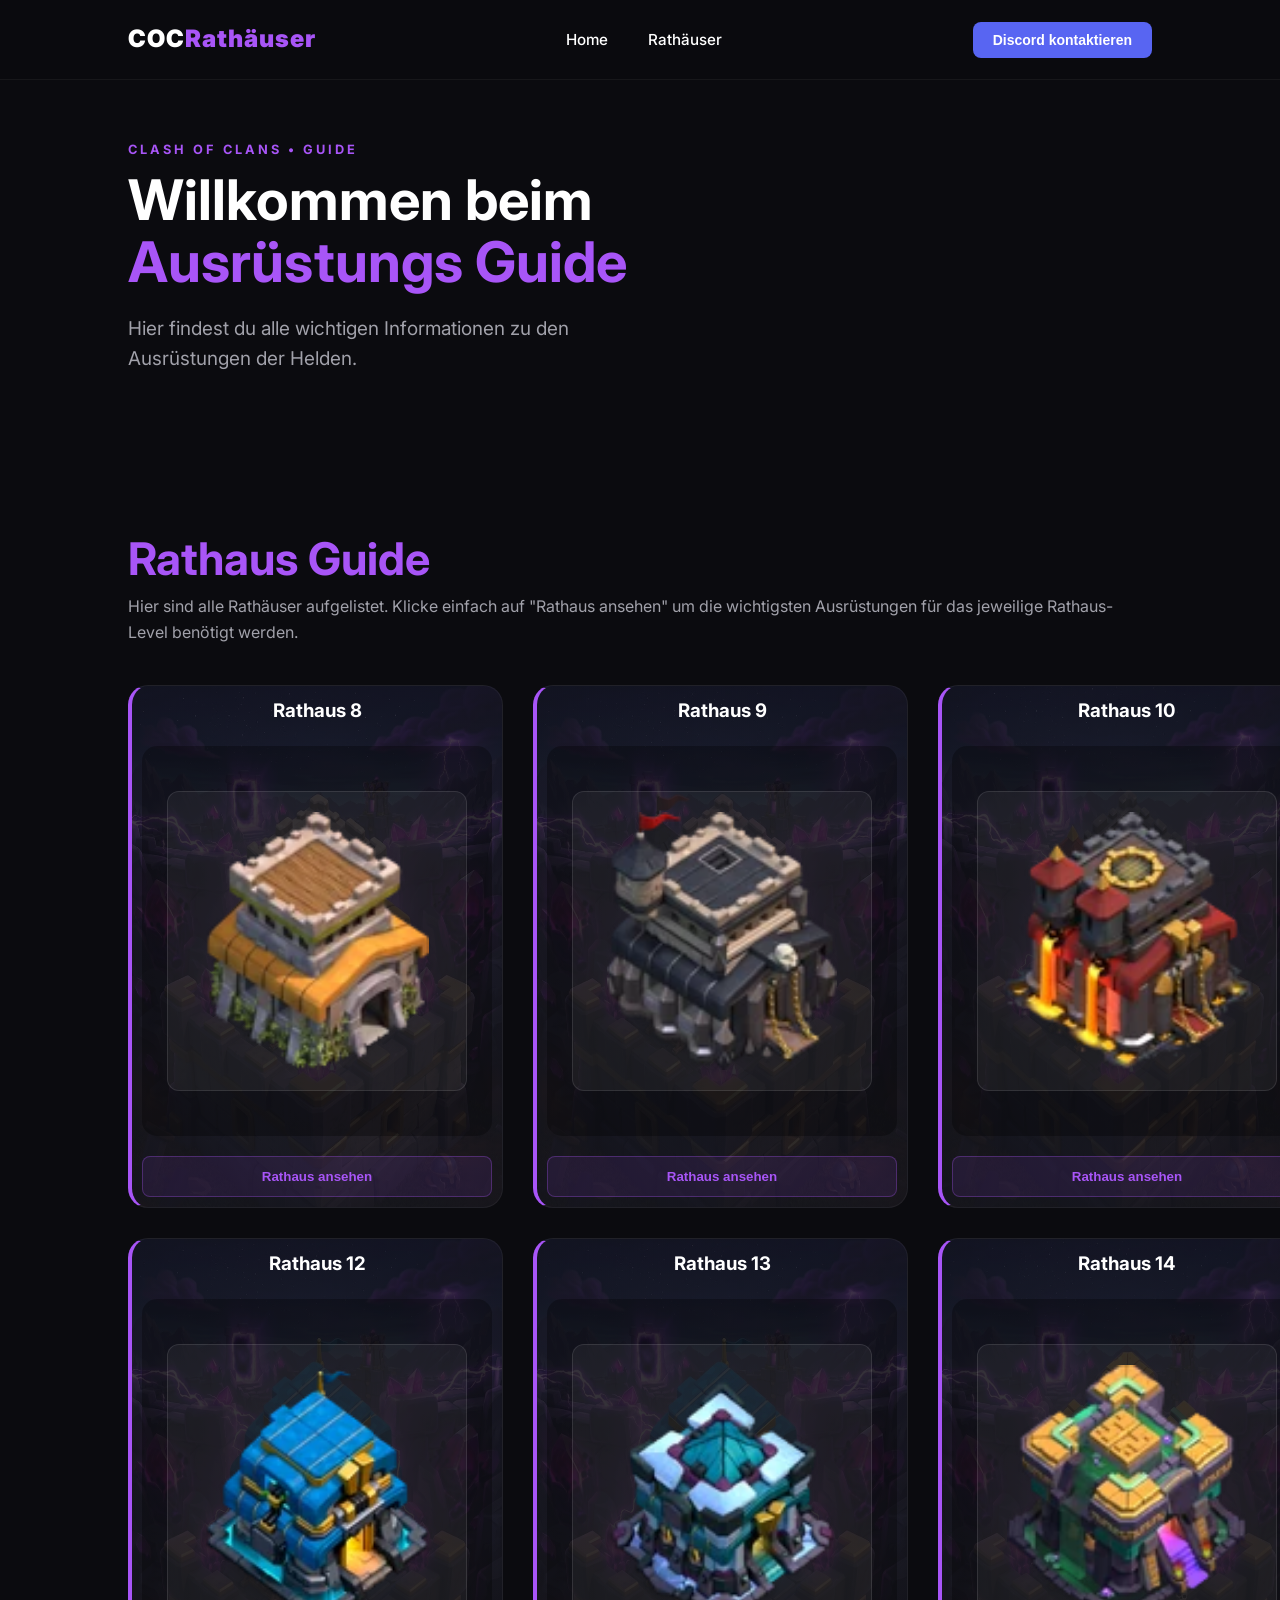
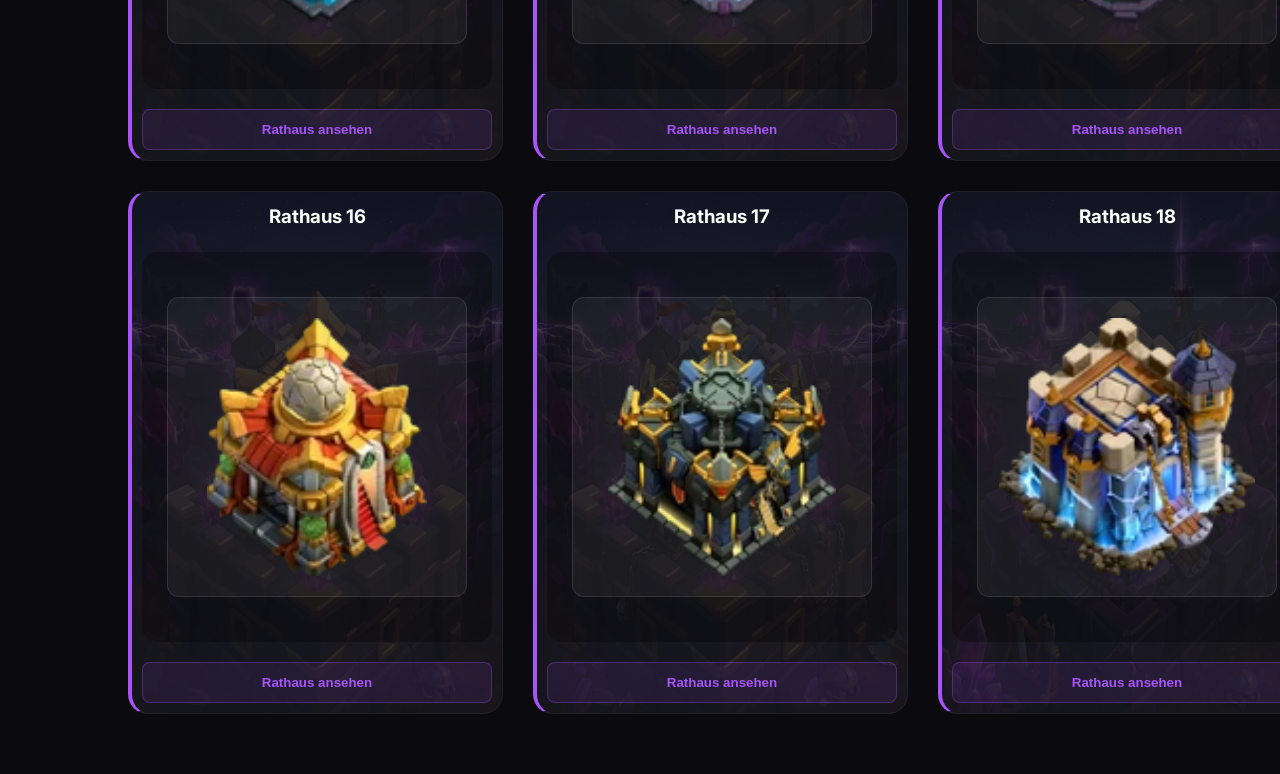
==== pages/Rathauser/index.html @ ca8830d5 "Initial commit" ====
<!DOCTYPE html>
<html lang="de">
<head>
    <meta charset="UTF-8">
    <meta name="viewport" content="width=device-width, initial-scale=1.0">
    <title>CoC Ausrüstungen | Rathäuser</title>
    <link rel="stylesheet" href="../../style.css">
    <link href="https://fonts.googleapis.com/css2?family=Inter:wght@400;700;900&display=swap" rel="stylesheet">
</head>
<body>

    <header>
        <nav>
            <a href="../../index.html" class="logo-link">
                <div class="logo">COC<span>Rathäuser</span></div>
            </a>
            <ul>
                <li><a href="../../index.html">Home</a></li>
                <li><a href="index.html">Rathäuser</a></li>
            </ul>
            <a href="https://discord.com/users/1279880896979406930" target="_blank">
                <button class="btn-discord">Discord kontaktieren</button>
            </a>
        </nav>
    </header>

    <main>
        <section class="hero">
            <div class="hero-content">
                <p class="subtitle">CLASH OF CLANS • GUIDE</p>
                <h1>Willkommen beim <br><span class="highlight">Ausrüstungs Guide</span></h1>
                <p class="description">Hier findest du alle wichtigen Informationen zu den Ausrüstungen der Helden.</p>
            </div>
        </section>

        <section class="clan-section">
            <h1>Rathaus Guide</h1>
            <p>Hier sind alle Rathäuser aufgelistet. Klicke einfach auf "Rathaus ansehen" um die wichtigsten Ausrüstungen für das jeweilige Rathaus-Level benötigt werden.</p>
            <div class="rathaus-grid" id="rathausGrid">
                
                <!-- Karte 1 RH-8 -->
                <div class="rathaus-card cardrh-8">
                    <h3>Rathaus 8</h3>
                    <!-- <p class="rathaus-tag">Verfügbare Ausrüstungen</p> -->
                    <div class="rathaus-stats">
                        <div class="rathaus-icons">
                            <div class="tooltiprathaus-container">
                                <img src="../../images/Rathausbilder/RH8.png" alt="RH8">
                                <span class="tooltiprathaus-text">Rathaus 8</span>
                            </div>                           
                        </div>
                    </div>
                    <button class="btn-view">Rathaus ansehen</button>
                </div>
                
                <!-- Karte 2 RH-9 -->
                <div class="rathaus-card cardrh-9">
                    <h3>Rathaus 9</h3>
                    <!-- <p class="rathaus-tag">Verfügbare Ausrüstungen</p> -->
                    <div class="rathaus-stats">
                        <div class="rathaus-icons">
                            <div class="tooltiprathaus-container">
                                <img src="../../images/Rathausbilder/RH9.png" alt="RH9">
                                <span class="tooltiprathaus-text">Rathaus 9</span>
                            </div>                           
                        </div>
                    </div>
                    <button class="btn-view">Rathaus ansehen</button>
                </div>

                <!-- Karte 3 RH-10 -->
                <div class="rathaus-card cardrh-10">
                    <h3>Rathaus 10</h3>
                    <!-- <p class="rathaus-tag">Verfügbare Ausrüstungen</p> -->
                    <div class="rathaus-stats">
                        <div class="rathaus-icons">
                            <div class="tooltiprathaus-container">
                                <img src="../../images/Rathausbilder/RH10.png" alt="RH10">
                                <span class="tooltiprathaus-text">Rathaus 10</span>
                            </div>                           
                        </div>
                    </div>
                    <button class="btn-view">Rathaus ansehen</button>
                </div>

                <!-- Karte 4 RH-11 -->
                <div class="rathaus-card cardrh-11">
                    <h3>Rathaus 11</h3>
                    <!-- <p class="rathaus-tag">Verfügbare Ausrüstungen</p> -->
                    <div class="rathaus-stats">
                        <div class="rathaus-icons">
                            <div class="tooltiprathaus-container">
                                <img src="../../images/Rathausbilder/RH11.png" alt="RH11">
                                <span class="tooltiprathaus-text">Rathaus 11</span>
                            </div>                           
                        </div>
                    </div>
                    <button class="btn-view">Rathaus ansehen</button>
                </div>

                <!-- Karte 5 RH-12 -->
                <div class="rathaus-card cardrh-12">
                    <h3>Rathaus 12</h3>
                    <!-- <p class="rathaus-tag">Verfügbare Ausrüstungen</p> -->
                    <div class="rathaus-stats">
                        <div class="rathaus-icons">
                            <div class="tooltiprathaus-container">
                                <img src="../../images/Rathausbilder/RH12.png" alt="RH12">
                                <span class="tooltiprathaus-text">Rathaus 12</span>
                            </div>                           
                        </div>
                    </div>
                    <button class="btn-view">Rathaus ansehen</button>
                </div>

                <!-- Karte 6 RH-13 -->
                <div class="rathaus-card cardrh-12">
                    <h3>Rathaus 13</h3>
                    <!-- <p class="rathaus-tag">Verfügbare Ausrüstungen</p> -->
                    <div class="rathaus-stats">
                        <div class="rathaus-icons">
                            <div class="tooltiprathaus-container">
                                <img src="../../images/Rathausbilder/RH13.png" alt="RH13">
                                <span class="tooltiprathaus-text">Rathaus 13</span>
                            </div>                           
                        </div>
                    </div>
                    <button class="btn-view">Rathaus ansehen</button>
                </div>

                <!-- Karte 7 RH-14 -->
                <div class="rathaus-card cardrh-14">
                    <h3>Rathaus 14</h3>
                    <!-- <p class="rathaus-tag">Verfügbare Ausrüstungen</p> -->
                    <div class="rathaus-stats">
                        <div class="rathaus-icons">
                            <div class="tooltiprathaus-container">
                                <img src="../../images/Rathausbilder/RH14.png" alt="RH14">
                                <span class="tooltiprathaus-text">Rathaus 14</span>
                            </div>                           
                        </div>
                    </div>
                    <button class="btn-view">Rathaus ansehen</button>
                </div>

                <!-- Karte 8 RH-15 -->
                <div class="rathaus-card cardrh-15">
                    <h3>Rathaus 15</h3>
                    <!-- <p class="rathaus-tag">Verfügbare Ausrüstungen</p> -->
                    <div class="rathaus-stats">
                        <div class="rathaus-icons">
                            <div class="tooltiprathaus-container">
                                <img src="../../images/Rathausbilder/RH15.png" alt="RH15">
                                <span class="tooltiprathaus-text">Rathaus 15</span>
                            </div>                           
                        </div>
                    </div>
                    <button class="btn-view">Rathaus ansehen</button>
                </div>

                <!-- Karte 9 RH-16 -->
                <div class="rathaus-card cardrh-16">
                    <h3>Rathaus 16</h3>
                    <!-- <p class="rathaus-tag">Verfügbare Ausrüstungen</p> -->
                    <div class="rathaus-stats">
                        <div class="rathaus-icons">
                            <div class="tooltiprathaus-container">
                                <img src="../../images/Rathausbilder/RH16.png" alt="RH16">
                                <span class="tooltiprathaus-text">Rathaus 16</span>
                            </div>                           
                        </div>
                    </div>
                    <button class="btn-view">Rathaus ansehen</button>
                </div>

                <!-- Karte 10 RH-17 -->
                <div class="rathaus-card cardrh-17">
                    <h3>Rathaus 17</h3>
                    <!-- <p class="rathaus-tag">Verfügbare Ausrüstungen</p> -->
                    <div class="rathaus-stats">
                        <div class="rathaus-icons">
                            <div class="tooltiprathaus-container">
                                <img src="../../images/Rathausbilder/RH17.png" alt="RH17">
                                <span class="tooltiprathaus-text">Rathaus 17</span>
                            </div>                           
                        </div>
                    </div>
                    <button class="btn-view">Rathaus ansehen</button>
                </div>

                <!-- Karte 11 RH-18 -->
                <div class="rathaus-card cardrh-18">
                    <h3>Rathaus 18</h3>
                    <!-- <p class="rathaus-tag">Verfügbare Ausrüstungen</p> -->
                    <div class="rathaus-stats">
                        <div class="rathaus-icons">
                            <div class="tooltiprathaus-container">
                                <img src="../../images/Rathausbilder/RH18.png" alt="RH18">
                                <span class="tooltiprathaus-text">Rathaus 18</span>
                            </div>                           
                        </div>
                    </div>
                    <button class="btn-view">Rathaus ansehen</button>
                </div>

            </div>
        </section>
    </main>

    <script src="../../script.js"></script>
</body>
</html>
---- style.css ----
:root {
    --bg-color: #0b0b0f;
    --card-bg: #16161d;
    --primary-color: #a855f7;
    --text-color: #ffffff;
    --text-dim: #a1a1aa;
    --discord-color: #5865F2;
    --nav-height: 80px; 
}

* {
    margin: 0;
    padding: 0;
    box-sizing: border-box;
}

body {
    font-family: 'Inter', sans-serif;
    background-color: var(--bg-color);
    color: var(--text-color);
    line-height: 1.6;
    overflow-x: hidden;
    padding-top: var(--nav-height); 
}

/* Navigation */
nav {
    display: flex;
    justify-content: space-between;
    align-items: center;
    padding: 0 10%;
    height: var(--nav-height);
    background: rgba(11, 11, 15, 0.85);
    backdrop-filter: blur(15px);
    position: fixed;
    top: 0;
    left: 0;
    width: 100%;
    z-index: 1000;
    border-bottom: 1px solid rgba(255, 255, 255, 0.05);
}

.logo { font-weight: 900; font-size: 1.5rem; letter-spacing: 1px; }
.logo span { color: var(--primary-color); }
nav ul { display: flex; list-style: none; }
nav ul li { margin: 0 20px; }
nav ul li a { color: var(--text-color); text-decoration: none; font-size: 0.95rem; font-weight: 500; transition: color 0.3s; }
nav ul li a:hover { color: var(--primary-color); }

.logo-link {
    text-decoration: none; /* Entfernt den Unterstrich */
    color: inherit;        /* Übernimmt die weiße Farbe vom Logo-Div */
    display: inline-block; /* Sorgt dafür, dass der Link stabil sitzt */
}

/* Discord Button - Korrigiert für "Grünes Viereck" Design */
.btn-discord { 
    background-color: var(--discord-color); 
    color: white; 
    padding: 10px 20px; /* Padding für die richtige Form */
    border-radius: 8px; /* Abgerundete Ecken wie im Bild */
    border: none;
    font-weight: 600;
    font-size: 14px;
    cursor: pointer;
    transition: all 0.3s ease; 
    display: inline-block;
}

.btn-discord:hover {
    background-color: #4752c4;
    transform: translateY(-2px);
    box-shadow: 0 4px 12px rgba(88, 101, 242, 0.3);
}

.btn-discord:active {
    transform: translateY(0);
}

/* Hero Section */
.hero { display: flex; align-items: center; justify-content: space-between; padding: 60px 10% 100px 10%; gap: 40px; }
.hero-content { max-width: 600px; }
.subtitle { color: var(--primary-color); letter-spacing: 3px; font-size: 0.8rem; font-weight: 700; margin-bottom: 10px; }
h1 { font-size: 3.5rem; line-height: 1.1; margin-bottom: 20px; }
.highlight { color: var(--primary-color); }
.description { color: var(--text-dim); font-size: 19px; max-width: 500px; }

/* Clan Grid */
.clan-section { 
    padding: 60px 10%; 
}

.clan-section h1 { 
    /* margin-bottom: -10px;  */
    font-size: 45px;
    color: var(--primary-color);
}

.clan-section p {
    margin-top: -10px;      /* Schiebt den Text hoch zur Überschrift */
    margin-bottom: 40px;  /* Drückt die Cards nach unten (Dein gewünschter Abstand) */
    color: var(--text-dim); /* Optional: passt die Farbe an dein Design an */
}

.clan-grid { 
    display: grid; 
    grid-template-columns: repeat(3, 1fr); 
    gap: 30px;
}

.clan-card {
    background-color: var(--card-bg);
    padding: 40px;
    border-radius: 20px;
    text-align: center;
    border: 1px solid rgba(255, 255, 255, 0.05);
    transition: transform 0.4s ease, box-shadow 0.4s ease, border-color 0.4s ease;
    position: relative;
    display: flex;
    flex-direction: column;
    align-items: center;
    min-height: 600px;
    background-repeat: no-repeat;
    background-position: center;
    background-size: 100% 100%;
    overflow: visible; /* Wichtig für Tooltips */
}

.clan-card h3 { font-size: 1.8rem; margin-bottom: 5px; }

/* Der Hover Effekt für die Karte (springt hoch) */
.clan-card:hover { 
    transform: translateY(-10px) !important; /* !important sichert den Hover gegen JS-Animationen ab */
    box-shadow: 0 10px 30px rgba(0, 0, 0, 0.5);
    border-color: var(--primary-color);
}

/* Card Hintergrundbilder */
.card-1 { background-image: linear-gradient(rgba(22, 22, 29, 0.8), rgba(22, 22, 29, 0.9)), url('images/cocking.jpg'); border-left: 4px solid #a855f7; }
.card-2 { background-image: linear-gradient(rgba(22, 22, 29, 0.8), rgba(22, 22, 29, 0.9)), url('images/cocqueen.jpg'); border-left: 4px solid #a855f7; }
.card-3 { background-image: linear-gradient(rgba(22, 22, 29, 0.8), rgba(22, 22, 29, 0.9)), url('images/cocprinz.jpg'); border-left: 4px solid #a855f7; }
.card-4 { background-image: linear-gradient(rgba(22, 22, 29, 0.8), rgba(22, 22, 29, 0.9)), url('images/cocwarden.jpg'); border-left: 4px solid #a855f7; }
.card-5 { background-image: linear-gradient(rgba(22, 22, 29, 0.8), rgba(22, 22, 29, 0.9)), url('images/cocrchamp.jpg'); border-left: 4px solid #a855f7; }
.card-6 { background-image: linear-gradient(rgba(22, 22, 29, 0.8), rgba(22, 22, 29, 0.9)), url('images/cocduke.jpg'); border-left: 4px solid #a855f7; }

.clan-tag { color: var(--text-dim); font-size: 14px; margin-bottom: 20px; }

.clan-stats {
    background: rgba(0, 0, 0, 0.3);
    padding: 25px;
    border-radius: 15px;
    margin: 20px 0;
    width: 100%;
    display: flex;
    flex-direction: column;
    justify-content: flex-start;
    flex-grow: 1;
}

.equip-icons {
    display: grid;
    grid-template-columns: repeat(3, 75px); 
    gap: 15px; 
    margin: 0 auto; 
    justify-content: center;
}

/* Tooltip Logik */
.tooltip-container {
    position: relative;
    display: inline-block;
}

.equip-icons img {
    width: 75px;
    height: 75px;
    object-fit: contain;
    border-radius: 10px;
    background: rgba(255, 255, 255, 0.05);
    padding: 8px;
    border: 1px solid rgba(255, 255, 255, 0.1);
    transition: 0.3s;
}

.tooltip-container:hover img { 
    transform: scale(1.1); 
    border-color: var(--primary-color); 
}

.tooltip-text {
    visibility: hidden;
    background-color: #000;
    color: #fff;
    text-align: center;
    border-radius: 6px;
    padding: 5px 12px;
    position: absolute;
    z-index: 100;
    bottom: 115%; 
    left: 50%;
    transform: translateX(-50%) translateY(10px);
    opacity: 0;
    transition: opacity 0.3s, transform 0.3s;
    font-size: 12px;
    pointer-events: none;
    border: 1px solid var(--primary-color);
    box-shadow: 0 5px 15px rgba(0,0,0,0.5);
    white-space: nowrap; /* Box wächst mit dem Text mit */
    width: auto;
}

.tooltip-container:hover .tooltip-text {
    visibility: visible;
    opacity: 1;
    transform: translateX(-50%) translateY(0px);
}

/* View Button */
.btn-view { 
    background: rgba(168, 85, 247, 0.1); 
    color: var(--primary-color); 
    width: 100%; 
    border: 1px solid rgba(168, 85, 247, 0.3); 
    margin-top: auto; 
    padding: 12px;
    border-radius: 8px;
    cursor: pointer;
    font-weight: 700;
    transition: 0.3s;
}

.btn-view:hover { background: var(--primary-color); color: white; }





/* RATHAUS BEREICH */
.rathaus-card {
    background-color: var(--card-bg);
    padding: 10px;
    border-radius: 20px;
    text-align: center;
    border: 1px solid rgba(255, 255, 255, 0.05);
    transition: transform 0.4s ease, box-shadow 0.4s ease, border-color 0.4s ease;
    position: relative;
    display: flex;
    flex-direction: column;
    align-items: center;
    min-height: 100px;
    background-repeat: no-repeat;
    background-position: center;
    background-size: 100% 100%;
    overflow: visible; /* Wichtig für Tooltips */
}

.rathaus-grid { 
    display: grid; 
    grid-template-columns: repeat(4, 1fr); 
    gap: 30px;
}

/* Rathaus Cards */
.cardrh-8 { background-image: linear-gradient(rgba(22, 22, 29, 0.8), rgba(22, 22, 29, 0.9)), url('images/Rathausbilder/RH8bild.jpg'); border-left: 4px solid #a855f7; }
.cardrh-9 { background-image: linear-gradient(rgba(22, 22, 29, 0.8), rgba(22, 22, 29, 0.9)), url('images/Rathausbilder/RH9bild.jpg'); border-left: 4px solid #a855f7; }
.cardrh-10 { background-image: linear-gradient(rgba(22, 22, 29, 0.8), rgba(22, 22, 29, 0.9)), url('images/Rathausbilder/RH10bild.jpg'); border-left: 4px solid #a855f7; }
.cardrh-11 { background-image: linear-gradient(rgba(22, 22, 29, 0.8), rgba(22, 22, 29, 0.9)), url('images/Rathausbilder/RH11bild.jpg'); border-left: 4px solid #a855f7; }
.cardrh-12 { background-image: linear-gradient(rgba(22, 22, 29, 0.8), rgba(22, 22, 29, 0.9)), url('images/Rathausbilder/RH12bild.jpg'); border-left: 4px solid #a855f7; }
.cardrh-13 { background-image: linear-gradient(rgba(22, 22, 29, 0.8), rgba(22, 22, 29, 0.9)), url('images/Rathausbilder/RH13bild.jpg'); border-left: 4px solid #a855f7; }
.cardrh-14 { background-image: linear-gradient(rgba(22, 22, 29, 0.8), rgba(22, 22, 29, 0.9)), url('images/Rathausbilder/RH14bild.jpg'); border-left: 4px solid #a855f7; }
.cardrh-15 { background-image: linear-gradient(rgba(22, 22, 29, 0.8), rgba(22, 22, 29, 0.9)), url('images/Rathausbilder/RH15bild.jpg'); border-left: 4px solid #a855f7; }
.cardrh-16 { background-image: linear-gradient(rgba(22, 22, 29, 0.8), rgba(22, 22, 29, 0.9)), url('images/Rathausbilder/RH16bild.jpg'); border-left: 4px solid #a855f7; }
.cardrh-17 { background-image: linear-gradient(rgba(22, 22, 29, 0.8), rgba(22, 22, 29, 0.9)), url('images/Rathausbilder/RH17bild.jpg'); border-left: 4px solid #a855f7; }
.cardrh-18 { background-image: linear-gradient(rgba(22, 22, 29, 0.8), rgba(22, 22, 29, 0.9)), url('images/Rathausbilder/RH18bild.jpg'); border-left: 4px solid #a855f7; }

.rathaus-tag { color: var(--text-dim); font-size: 14px; margin-bottom: 20px; }

.rathaus-stats {
    background: rgba(0, 0, 0, 0.3);
    padding: 25px;
    border-radius: 15px;
    margin: 20px 0;
    width: 100%;
    display: flex;
    flex-direction: column;
    justify-content: flex-start;
    flex-grow: 1;
}

.rathaus-icons {
    display: flex;
    justify-content: center; /* Zentriert die Box horizontal */
    align-items: center;     /* Zentriert die Box vertikal (falls eine Höhe gesetzt ist) */
    gap: 15px; 
    margin: 20px auto;       /* Etwas Abstand nach oben/unten */
}

.rathaus-icons img {
    width: 300px;
    height: 300px;
    object-fit: contain;     /* Sorgt dafür, dass das Bild nicht verzerrt wird */
    display: block;          /* Entfernt den kleinen Freiraum unter Bildern */
    border-radius: 12px;
    background: rgba(255, 255, 255, 0.05);
    padding: 20px;           /* Mehr Padding lässt das Bild "luftiger" mittig wirken */
    border: 1px solid rgba(255, 255, 255, 0.1);
    transition: transform 0.3s ease;
}

.rathaus-card:hover { 
    transform: translateY(-10px) !important; /* !important sichert den Hover gegen JS-Animationen ab */
    box-shadow: 0 10px 30px rgba(0, 0, 0, 0.5);
    border-color: var(--primary-color);
}

.tooltiprathaus-container {
    position: relative;
    display: inline-block;
}

.tooltiprathaus-text {
    visibility: hidden;
    background-color: #000;
    color: #fff;
    text-align: center;
    border-radius: 6px;
    padding: 5px 12px;
    position: absolute;
    z-index: 100;
    bottom: 105%; 
    left: 50%;
    transform: translateX(-50%) translateY(5px);
    opacity: 0;
    transition: opacity 0.3s, transform 0.3s;
    font-size: 12px;
    pointer-events: none;
    border: 1px solid var(--primary-color);
    box-shadow: 0 5px 15px rgba(0,0,0,0.5);
    white-space: nowrap; /* Box wächst mit dem Text mit */
    width: auto;
}

.tooltiprathaus-container:hover .tooltiprathaus-text {
    visibility: visible;
    opacity: 1;
    transform: translateX(-50%) translateY(0px);
}





























































































/* Responsive */
@media (max-width: 1100px) { .clan-grid { grid-template-columns: repeat(2, 1fr); } }
@media (max-width: 700px) { .clan-grid { grid-template-columns: 1fr; } }
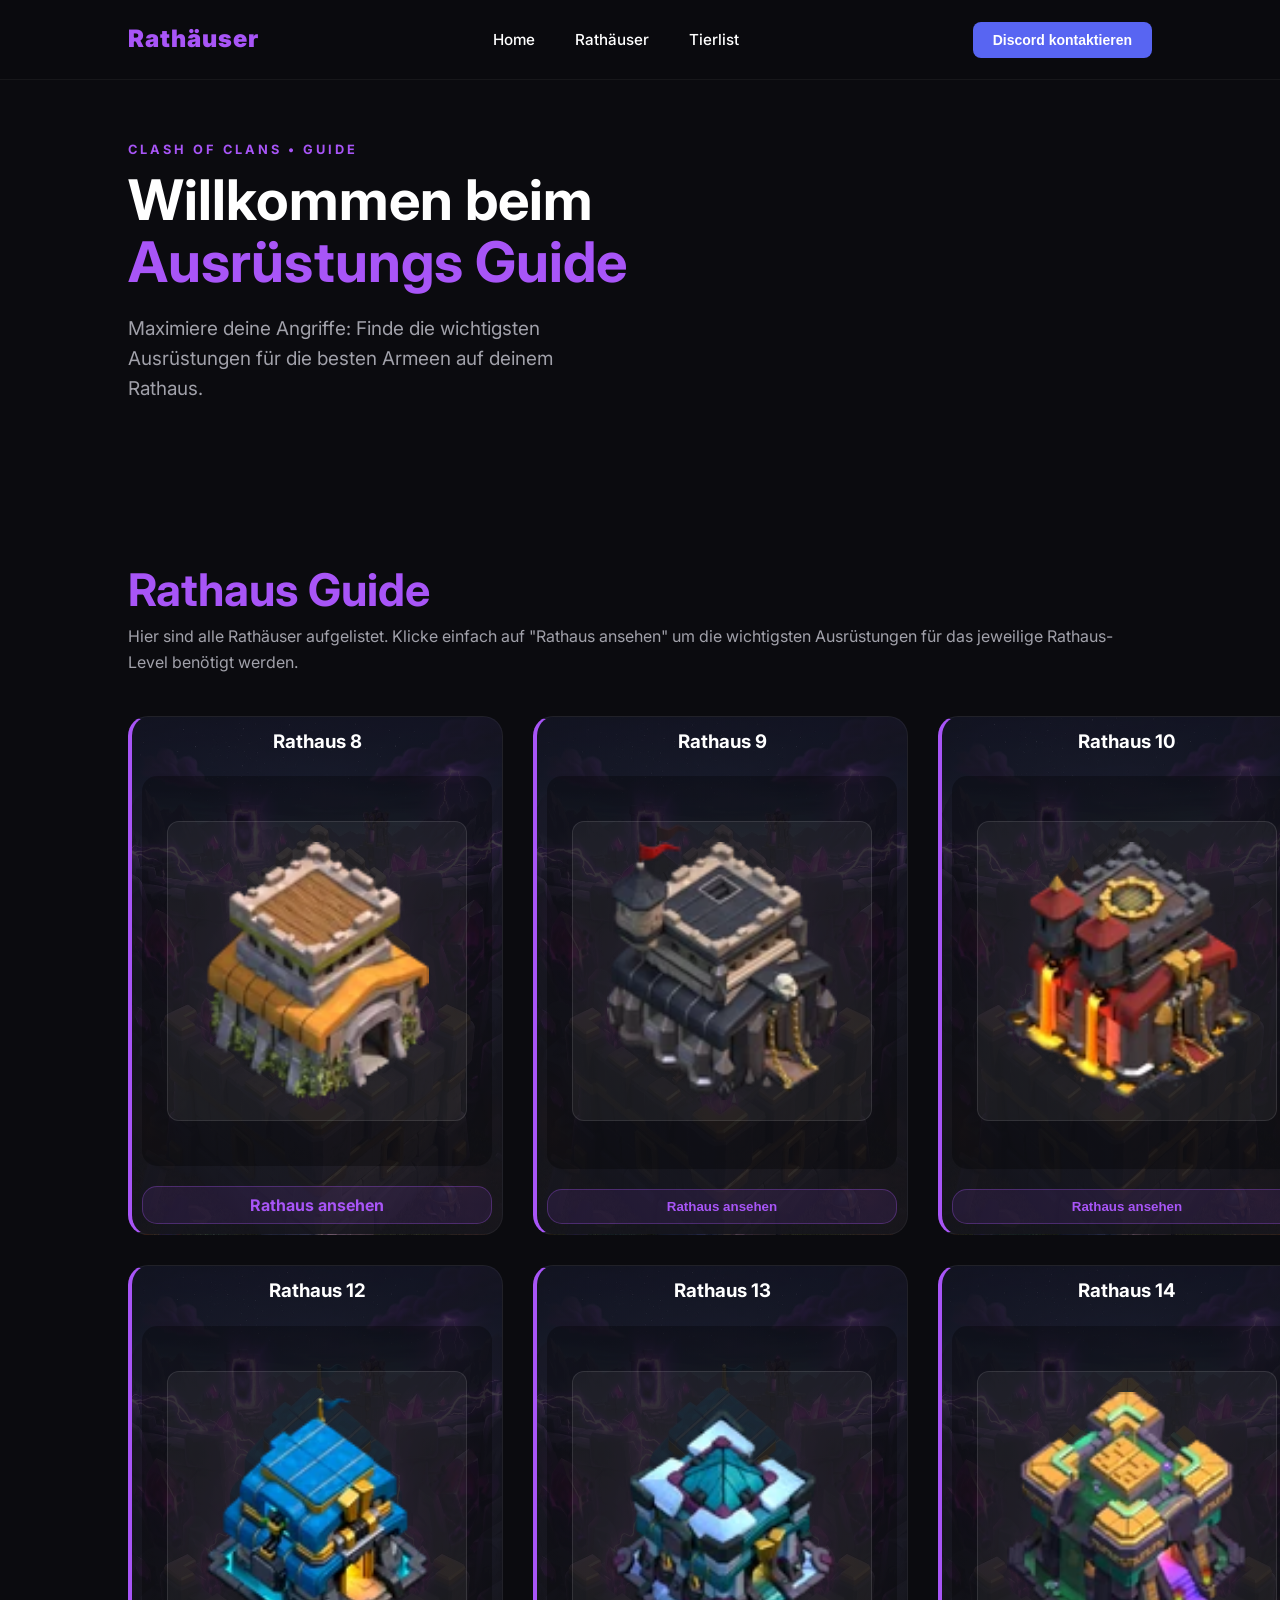
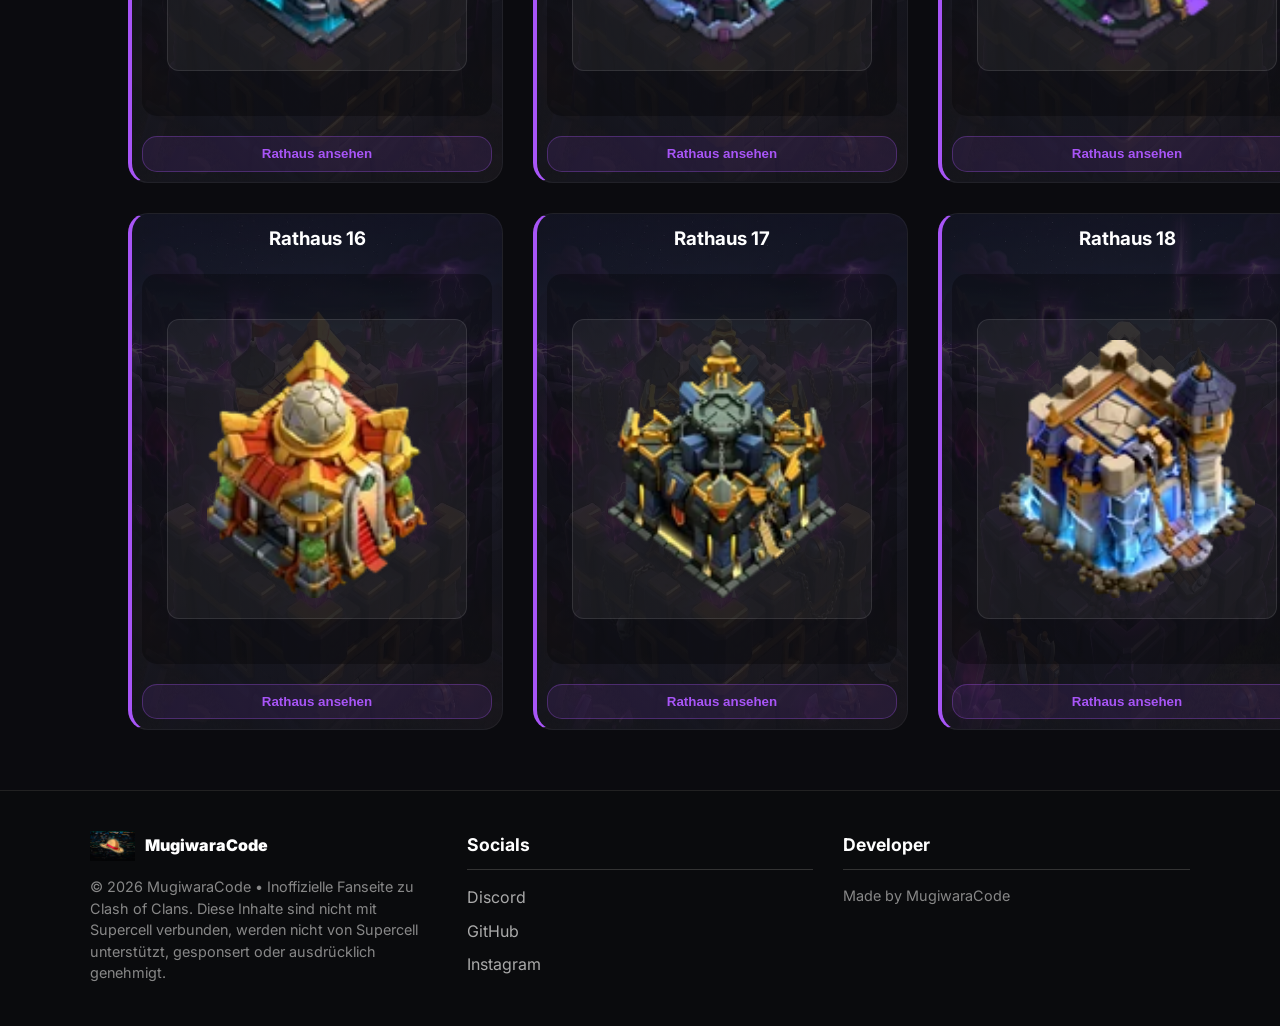
==== commit 577a576a: "version update version 1.1" ====
--- a/pages/Rathauser/index.html
+++ b/pages/Rathauser/index.html
@@ -4,6 +4,7 @@
     <meta charset="UTF-8">
     <meta name="viewport" content="width=device-width, initial-scale=1.0">
     <title>CoC Ausrüstungen | Rathäuser</title>
+    <link rel="icon" type="image/png" href="../../images/Hero EQ.png">
     <link rel="stylesheet" href="../../style.css">
     <link href="https://fonts.googleapis.com/css2?family=Inter:wght@400;700;900&display=swap" rel="stylesheet">
 </head>
@@ -12,11 +13,12 @@
     <header>
         <nav>
             <a href="../../index.html" class="logo-link">
-                <div class="logo">COC<span>Rathäuser</span></div>
+                <div class="logo"><span>Rathäuser</span></div>
             </a>
             <ul>
                 <li><a href="../../index.html">Home</a></li>
                 <li><a href="index.html">Rathäuser</a></li>
+                <li><a href="#">Tierlist</a></li>
             </ul>
             <a href="https://discord.com/users/1279880896979406930" target="_blank">
                 <button class="btn-discord">Discord kontaktieren</button>
@@ -29,7 +31,7 @@
             <div class="hero-content">
                 <p class="subtitle">CLASH OF CLANS • GUIDE</p>
                 <h1>Willkommen beim <br><span class="highlight">Ausrüstungs Guide</span></h1>
-                <p class="description">Hier findest du alle wichtigen Informationen zu den Ausrüstungen der Helden.</p>
+                <p class="description">Maximiere deine Angriffe: Finde die wichtigsten Ausrüstungen für die besten Armeen auf deinem Rathaus.</p>
             </div>
         </section>
 
@@ -50,7 +52,7 @@
                             </div>                           
                         </div>
                     </div>
-                    <button class="btn-view">Rathaus ansehen</button>
+                    <a href="../../pages/Rathauser/RH8/index.html" class="btn-view">Rathaus ansehen</a>
                 </div>
                 
                 <!-- Karte 2 RH-9 -->
@@ -207,6 +209,39 @@
         </section>
     </main>
 
+    <!-- Footer Bereich -->
+    <footer class="main-footer">
+    <div class="footer-container">
+        <div class="footer-section branding">
+            <div class="footer-logo">
+                <img src="../../images/MugiwaraCode.png" alt="Mugiwara Logo">
+                <span>MugiwaraCode</span>
+            </div>
+            <p>© 2026 MugiwaraCode • Inoffizielle Fanseite zu Clash of Clans. Diese Inhalte sind nicht mit Supercell verbunden, werden nicht von Supercell unterstützt, 
+                gesponsert oder ausdrücklich genehmigt.</p>
+        </div>
+
+        <div class="footer-section links">
+            <h3>Socials</h3>
+            <ul>
+                <li><a href="https://discord.com/users/1279880896979406930" target="_blank">Discord</a></li>
+                <li><a href="https://github.com/MugiwaraCoding" target="_blank">GitHub</a></li>
+                <li><a href="#">Instagram</a></li>
+            </ul>
+        </div>
+
+        <div class="footer-section developer">
+            <h3>Developer</h3>
+            <p>Made by MugiwaraCode</p>
+        </div>
+    </div>
+</footer>
+
+
+
+
+
+
     <script src="../../script.js"></script>
 </body>
 </html>
--- a/style.css
+++ b/style.css
@@ -35,7 +35,7 @@
     position: fixed;
     top: 0;
     left: 0;
-    width: 100%;
+    width: 100%; /* Wichtig: Stellt sicher, dass die Nav die volle Breite nutzt */
     z-index: 1000;
     border-bottom: 1px solid rgba(255, 255, 255, 0.05);
 }
@@ -217,19 +217,110 @@
 
 /* View Button */
 .btn-view { 
+    /* Diese beiden Zeilen lösen dein Problem: */
+    text-decoration: none;   /* Entfernt den Unterstrich */
+    display: block;          /* Sorgt dafür, dass der Link die volle Breite nutzt */
+    text-align: center;      /* Zentriert den Text im Button */
+    
+    /* Dein restlicher Code bleibt so: */
     background: rgba(168, 85, 247, 0.1); 
     color: var(--primary-color); 
     width: 100%; 
     border: 1px solid rgba(168, 85, 247, 0.3); 
     margin-top: auto; 
-    padding: 12px;
-    border-radius: 8px;
+    padding: 10px; /* 12px Original */
+    border-radius: 15px;
     cursor: pointer;
     font-weight: 700;
     transition: 0.3s;
-}
-
-.btn-view:hover { background: var(--primary-color); color: white; }
+    box-sizing: border-box; /* Verhindert, dass der Button aus der Box rutscht */
+    line-height: 1;
+}
+
+/* Damit die Farbe beim Drüberfahren auch weiß wird: */
+.btn-view:hover { 
+    background: var(--primary-color); 
+    color: white; 
+    text-decoration: none; /* Nur zur Sicherheit */
+}
+
+/* Footer */
+
+.main-footer {
+    background-color: #0a0b0d; /* Dunkler Hintergrund passend zum Bild */
+    color: #ffffff;
+    padding: 40px 20px;
+    font-family: 'Inter', sans-serif;
+    border-top: 1px solid #222; /* Dezente Trennlinie oben */
+}
+
+.footer-container {
+    max-width: 1100px;
+    margin: 0 auto;
+    display: flex;
+    justify-content: space-between;
+    flex-wrap: wrap; /* Wichtig für die mobile Ansicht */
+    gap: 30px;
+}
+
+.footer-section {
+    flex: 1;
+    min-width: 250px;
+}
+
+/* Überschriften im Footer */
+.footer-section h3 {
+    font-size: 1.1rem;
+    margin-bottom: 15px;
+    border-bottom: 1px solid #333; /* Linie unter den Überschriften */
+    padding-bottom: 10px;
+    display: inline-block;
+    width: 100%;
+}
+
+/* Logo Bereich */
+.footer-logo {
+    display: flex;
+    align-items: center;
+    gap: 10px;
+    font-weight: 900;
+    margin-bottom: 15px;
+}
+
+.footer-logo img {
+    height: 30px;
+}
+
+/* Navigation Links */
+.footer-section ul {
+    list-style: none;
+    padding: 0;
+}
+
+.footer-section ul li {
+    margin-bottom: 8px;
+}
+
+.footer-section ul li a {
+    color: #aaa;
+    text-decoration: none;
+    transition: color 0.3s;
+}
+
+.footer-section ul li a:hover {
+    color: #fff;
+}
+
+/* Texte */
+.footer-section p {
+    color: #888;
+    font-size: 0.9rem;
+    line-height: 1.5;
+}
+
+
+
+
 
 
 
@@ -351,93 +442,149 @@
 
 
 
-
-
-
-
-
-
-
-
-
-
-
-
-
-
-
-
-
-
-
-
-
-
-
-
-
-
-
-
-
-
-
-
-
-
-
-
-
-
-
-
-
-
-
-
-
-
-
-
-
-
-
-
-
-
-
-
-
-
-
-
-
-
-
-
-
-
-
-
-
-
-
-
-
-
-
-
-
-
-
-
-
-
-
-
-
-
-
-/* Responsive */
-@media (max-width: 1100px) { .clan-grid { grid-template-columns: repeat(2, 1fr); } }
-@media (max-width: 700px) { .clan-grid { grid-template-columns: 1fr; } }+/* ... (dein restliches CSS davor bleibt gleich) ... */
+
+/* MODAL STYLES - KORRIGIERT */
+.modal {
+    display: none; 
+    position: fixed; 
+    z-index: 2000; 
+    left: 0;
+    top: 0;
+    width: 100%; 
+    height: 100%; 
+    background-color: rgba(0,0,0,0.85);
+    backdrop-filter: blur(5px);
+}
+
+.modal-content {
+    background-color: #1a1a1a;
+    margin: 5% auto;
+    padding: 20px 30px 20px 20px; 
+    border: 1px solid var(--primary-color);
+    width: 90%;
+    max-width: 1000px;
+    border-radius: 15px;
+    position: relative; 
+    max-height: 85vh;
+    overflow: visible; 
+}
+
+/* Container für die Scroll-Daten (Tabelle), damit das X nicht mit-scrolled */
+#modalData {
+    max-height: calc(85vh - 40px);
+    overflow-y: auto;
+    padding-right: 15px; 
+}
+
+.close-modal {
+    position: absolute; 
+    /* Positioniert das X AUSSERHALB (rechts oben) */
+    top: -40px; 
+    right: -40px;
+    
+    color: #fff; 
+    font-size: 40px; /* Etwas größer für bessere Sichtbarkeit */
+    font-weight: bold;
+    cursor: pointer;
+    z-index: 2100; 
+    transition: transform 0.2s, color 0.2s;
+    line-height: 1;
+}
+
+.close-modal:hover {
+    color: var(--primary-color);
+    transform: scale(1.2); 
+}
+
+/* Mobile Korrektur: Auf kleinen Bildschirmen das X wieder reinholen, damit es nicht vom Rand verschwindet */
+@media (max-width: 1100px) {
+    .close-modal {
+        top: -35px;
+        right: 0px;
+    }
+}
+
+/* TABELLEN DESIGN (DEIN ORIGINAL) */
+.equip-table {
+    width: 100%;
+    border-collapse: collapse;
+    margin-top: 20px;
+    font-size: 14px;
+    color: #fff;
+    background-color: #111;
+}
+
+.equip-table th {
+    background-color: #222;
+    color: var(--text-dim);
+    font-weight: 700;
+    padding: 12px;
+    border: 1px solid #333;
+    text-transform: uppercase;
+    font-size: 11px;
+}
+
+.equip-table td {
+    padding: 10px;
+    text-align: center;
+    border: 1px solid #333;
+}
+
+.equip-table tr:nth-child(even) {
+    background-color: #16161d;
+}
+
+.equip-table tr:hover {
+    background-color: rgba(168, 85, 247, 0.1);
+}
+
+.modal-header-info {
+    display: flex;
+    align-items: center;
+    justify-content: center; /* Ändert die Ausrichtung von space-between auf mittig */
+    gap: 20px;
+    background: #df821d; /* Dein Orange */
+    padding: 15px;
+    border-radius: 10px 10px 0 0;
+    color: #000;
+    font-weight: 900;
+    position: relative; /* Falls du später doch wieder Icons darin positionieren willst */
+}
+
+.modal-header-info h2 {
+    margin: 0;
+    text-align: center;
+    flex-grow: 1; /* Lässt die Überschrift den verfügbaren Platz einnehmen */
+}
+
+/* --- Bereich für alle Responsive Anpassungen --- */
+
+/* 1. Große Tablets / Kleine Monitore */
+@media (max-width: 1100px) { 
+    .clan-grid { 
+        grid-template-columns: repeat(2, 1fr); 
+    } 
+    .close-modal {
+        top: -35px;
+        right: 0px;
+    }
+}
+
+/* 2. Standard Tablets / Große Handys */
+@media (max-width: 768px) {
+    .equip-table { 
+        font-size: 10px; 
+    }
+    .equip-table th, 
+    .equip-table td { 
+        padding: 5px; 
+    }
+}
+
+/* 3. Handys */
+@media (max-width: 700px) { 
+    .clan-grid { 
+        grid-template-columns: 1fr; 
+    } 
+}
